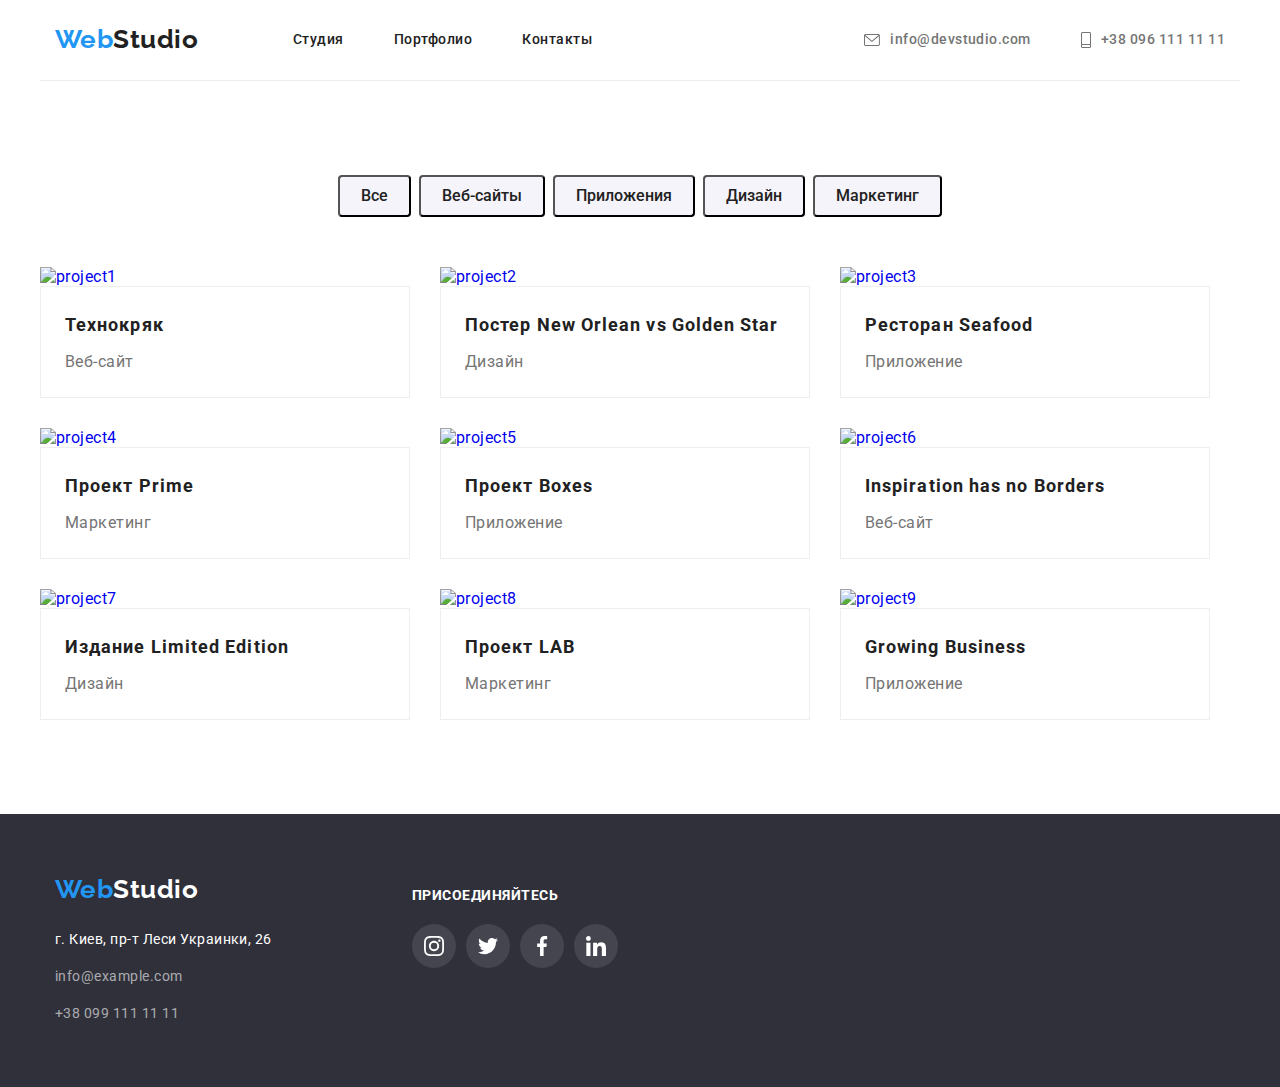
==== portfolio.html @ 5ccc34d5 "add svg, hover, focus" ====
<!DOCTYPE html>
<html lang="ru">

<head>
    <meta charset="UTF-8">
    <meta http-equiv="X-UA-Compatible" content="IE=edge">
    <meta name="viewport" content="width=device-width, initial-scale=1.0">
    <title>Портфолио</title>
    <link rel="stylesheet" href="css/styles.css">
    <link
        href="https://fonts.googleapis.com/css2?family=Raleway:wght@700&family=Roboto:wght@400;500;700;900&display=swap"
        rel="stylesheet">
</head>

<body>
    <!-- шапка -->
    <header class="bg-nav">
        <div class="container main-nav">
            <!-- навигация -->
            <a href="./index.html" class="logo-link"><span class="logo-web">Web</span>Studio</a>
    
    
            <nav class="site-nav ">
                <ul class="nav-list">
                    <li class="nav-item">
                        <a href="./index.html" class="nav-link">Студия </a>
                    </li>
                    <li class="nav-item">
                        <a href="./portfolio.html" class="nav-link">Портфолио</a>
                    </li>
                    <li class="nav-item">
                        <a href="./" class="nav-link">Контакты</a>
                    </li>
                </ul>
            </nav>
    
            <ul class="contact-list">
                <li class="contact-item">
                    <a href="mailto:info@devstudio.com" class="contact-link ">
                        <svg class="contact-icon" width="16" height="12">
                            <use href="./images/icons.svg#icon-envelope"></use>
                        </svg>
                        info@devstudio.com
                    </a>
                </li>
                <li class="contact-item">
                    <a href="tel:+380961111111" class="contact-link">
                        <svg class="contact-icon" width="10" height="16">
                            <use href="./images/icons.svg#icon-phone"></use>
                        </svg>
                        +38 096 111 11 11
                    </a>
                </li>
            </ul>
        </div>
    </header>


    <main>
        <section class="section">
            <div class="container-works">

                <!-- заголовок, который  будет скрыт с помощью CSS -->
                <h1 class="visually-hidden">Галерея работ</h1>

                <!-- фильтры -->
                <!-- заголовок, который  будет скрыт с помощью CSS -->
                <h2 class="visually-hidden">Наши работы</h2>

              <div class="buttons-nav">
                  <ul class="filters-list">
                      <li class="button-flex"><button type="button" class="filter-primary">Все</button></li>
                      <li class="button-flex"><button type="button" class="filter-primary">Веб-сайты</button></li>
                      <li class="button-flex"><button type="button" class="filter-primary">Приложения</button></li>
                      <li class="button-flex"><button type="button" class="filter-primary">Дизайн</button></li>
                      <li class="button-flex"><button type="button" class="filter-primary">Маркетинг</button></li>
                  </ul>
              </div>

              <ul class="work-list">
                  <li class="work-flex">
                      <a class="work-link" href="./">
                          <img class="work-img" src="./images/work-list/project1.jpg" alt="project1" width="370">
                          <div class="work-content">
                              <h2 class="work-title">Технокряк</h2>
                              <p class="work-text">Веб-сайт</p>
                          </div>
                      </a>
                 </li>
    
                 <li class="work-flex">
                     <a class="work-link" href="./">
                         <img class="work-img" src="./images/work-list/project2.jpg" alt="project2" width="370">
                         <div class="work-content">
                             <h2 class="work-title">Постер New Orlean vs Golden Star</h2>
                              <p class="work-text">Дизайн</p>
                         </div>
                     </a>
                 </li>
                 <li class="work-flex">
                     <a class="work-link" href="./">
                          <img class="work-img" src="./images/work-list/project3.jpg" alt="project3" width="370">
                          <div class="work-content">
                             <h2 class="work-title">Ресторан Seafood</h2>
                              <p class="work-text">Приложение</p>
                           </div>
                     </a>
                 </li>
                 <li class="work-flex">
                     <a class="work-link" href="./">
                         <img class="work-img" src="./images/work-list/project4.jpg" alt="project4" width="370">
                         <div class="work-content">
                             <h2 class="work-title">Проект Prime</h2>
                             <p class="work-text">Маркетинг</p>
                         </div>
                     </a>
                 </li>
                 <li class="work-flex">
                     <a class="work-link" href="./">
                         <img class="work-img" src="./images/work-list/project5.jpg" alt="project5" width="370">
                         <div class="work-content">
                              <h2 class="work-title">Проект Boxes</h2>
                              <p class="work-text">Приложение</p>
                         </div>
                      </a>
                 </li>
                 <li class="work-flex">
                     <a class="work-link" href="./">
                         <img class="work-img" src="./images/work-list/project6.jpg" alt="project6" width="370">
                         <div class="work-content">
                             <h2 class="work-title">Inspiration has no Borders</h2>
                              <p class="work-text">Веб-сайт</p>
                         </div>
                      </a>
                 </li>
                 <li class="work-flex">
                     <a class="work-link" href="./">
                         <img class="work-img" src="./images/work-list/project7.jpg" alt="project7" width="370">
                         <div class="work-content">
                             <h2 class="work-title">Издание Limited Edition</h2>
                             <p class="work-text">Дизайн</p>
                          </div>
                       </a>
                 </li>
                 <li class="work-flex">
                     <a class="work-link" href="./">
                         <img class="work-img" src="./images/work-list/project8.jpg" alt="project8" width="370">
                         <div class="work-content">
                             <h2 class="work-title">Проект LAB</h2>
                             <p class="work-text">Маркетинг</p>
                         </div>
                       </a>
                 </li>
                 <li class="work-flex">
                     <a class="work-link" href="./">
                         <img class="work-img" src="./images/work-list/project9.jpg" alt="project9" width="370">
                          <div class="work-content">
                             <h2 class="work-title">Growing Business</h2>
                             <p class="work-text">Приложение</p>
                          </div>
                     </a>    
                   </li>
               </ul>
           </div>
         </section>
     </main>

     <!-- подвал -->
     <footer class="adds-unit">
        <div class="footer-container">
            <div class="location">
                <a href="./index.html" class="logo-link"><span class="logo-web">Web</span><span
                        class="logo-studio">Studio</span>
                </a>
    
                <address>
                    <ul class="adds-list">
                         <li class="item">
                             <a href='https://goo.gl/maps/BAJuguoc85MBjUrx9' target="_blank" rel="noopener norefferrer"
                                class="location">
                                г. Киев, пр-т Леси Украинки, 26</a>
                         </li>
                         <li class="item">
                             <a href="mailto:info@example.com" class="link">info@example.com</a>
                         </li>
                         <li class="item">
                             <a href="tel:+380991111111" class="link">+38 099 111 11 11</a>
                         </li>
                     </ul>
                 </address>
             </div>
    
             <div class="followers">
                 <p class="followers-text">присоединяйтесь</p>
                 <ul class="socials-list">
                     <li class="socials-item">
                        <a href="./" class="socials-link" target="_blank" rel="noopener norefferrer">
                            <svg class="followers-icon" width="20" height="20">
                                <use href="./images/icons.svg#icon-instagram"></use>
                            </svg>
                        </a>
                     </li>
                     <li class="socials-item">
                        <a href="./" class="socials-link" target="_blank" rel="noopener norefferrer">
                            <svg class="followers-icon" width="20" height="20">
                                <use href="./images/icons.svg#icon-twitter"></use>
                            </svg>
                        </a>
                     </li>
                     <li class="socials-item">
                        <a href="./" class="socials-link" target="_blank" rel="noopener norefferrer">
                            <svg class="followers-icon" width="20" height="20">
                                <use href="./images/icons.svg#icon-facebook"></use>
                            </svg>
                        </a>
                     </li>
                     <li class="socials-item">
                         <a href="./" class="socials-link" target="_blank" rel="noopener norefferrer">
                            <svg class="followers-icon" width="20" height="20">
                                <use href="./images/icons.svg#icon-linkedin"></use>
                            </svg>
                         </a>
                     </li>
                 </ul>
             </div>
         </div>
     </footer>
    </body>
</html>
---- css/styles.css ----
html {
  box-sizing: border-box;
}

*,
*::before,
*::after {
  box-sizing: inherit;
}

body {
  box-sizing: inherit;
  font-family: 'Roboto', sans-serif;
  letter-spacing: 0.03em;
  margin: 0;

  color: var(--primary-text);
  background-color: var(--primary-white);
}

:root {
  --primary-text: #757575;
  --title-text: #212121;
  --accent: #2196f3;
  --primary-white: #ffffff;
  --primary-background: #2f303a;
  --secondary-background: #f5f4fa;
  --footer-accent: rgba(255, 255, 255, 60%);
  --header-border-color: #ececec;
  --card-border-color: #eeeeee;
  --icon-color: #afb1b8;
  --footerbg-icon-color: rgba(255, 255, 255, 0.1);
}

.container,
.container-hero,
.container-works {
  width: 1200px;
  padding-left: 15px;
  padding-right: 15px;

  margin-left: auto;
  margin-right: auto;
}

.container-hero {
  text-align: center;
}

.container-works {
  padding: 0;
}

.section {
  padding: 94px 0;
}

.visually-hidden {
  position: absolute !important;
  clip: rect(1px 1px 1px 1px);
  clip: rect(1px 1px 1px 1px);
  padding: 0 !important;
  border: 0 !important;
  height: 1px !important;
  width: 1px !important;
  overflow: hidden;
}

.nav-list,
.feature-list,
.gallery-list,
.team-list,
.contact-list,
.work-list,
.filters-list,
.socials-list,
.clients-list {
  list-style: none;
  display: inline-flex;
  margin: 0;
  padding: 0;
}

.gallery-img,
.team-image,
.work-img {
  display: block;
}

.clients-icon,
.link-icon {
  fill: var(--icon-color);
}

.bg-nav {
  background-color: var(--primary-white);
}
.main-nav {
  display: flex;
  align-items: center;
  border-bottom-width: 1px;
  border-bottom-style: solid;
  border-bottom-color: var(--header-border-color);
}

.nav-list {
  margin-left: 93px;
}

.nav-link {
  padding-top: 32px;
  padding-bottom: 32px;
}
.nav-list .nav-item:not(:last-child) {
  margin-right: 50px;
}

.contact-list .contact-item:not(:last-child) {
  margin-right: 50px;
}

.contact-icon {
  align-items: center;
  margin-right: 10px;
}
/* Логотип */

.logo-web {
  color: var(--accent);
}
.logo-studio {
  color: var(--primary-white);
}
.logo-link {
  color: var(--title-text);
  width: 145px;
}

.logo-link,
.logo-web,
.logo-studio {
  text-decoration: none;
  font-family: 'Raleway', sans-serif;

  font-weight: 700;
  font-size: 26px;
  line-height: 1.2;
  padding-top: 24px;
  padding-bottom: 24px;
}

/* Навигация */
.site-nav .nav-link {
  display: block;
  text-decoration: none;
  color: var(--title-text);

  font-weight: 500;
  font-size: 14px;
  line-height: 1.14;
}

.site-nav .nav-link:hover,
.site-nav .nav-link:focus {
  color: var(--accent);
}

/*Карточки */

.feature-flex,
.team-flex {
  width: 270px;
}

.team-flex {
  text-align: center;
  border-radius: 0px 0px 4px 4px;
  box-shadow: 0px 1px 3px rgba(0, 0, 0, 0.12), 0px 1px 1px rgba(0, 0, 0, 0.14),
    0px 2px 1px rgba(0, 0, 0, 0.2);
}

.feature-flex:not(:last-child),
.team-flex:not(:last-child),
.gallery-flex:not(:last-child) {
  margin-right: 30px;
}

.work-flex,
.gallery-flex {
  width: 370px;
}
.work-flex {
  margin-right: 30px;
  margin-bottom: 30px;
}

.work-flex:nth-child(3n) {
  margin-right: 0;
}

.work-flex:nth-last-child(-n + 3) {
  margin-bottom: 0;
}
.work-flex:hover {
  box-shadow: 0px 1px 1px rgba(0, 0, 0, 0.12), 0px 4px 4px rgba(0, 0, 0, 0.06),
    1px 4px 6px rgba(0, 0, 0, 0.16);
}

/* Контакты в шапке */

.contact-list .contact-link {
  text-decoration: none;
  color: var(--primary-text);
  padding-top: 32px;
  padding-bottom: 32px;

  font-weight: 500;
  font-size: 14px;
  line-height: 1.14;
}
.contact-list {
  margin-left: auto;
}
.contact-link {
  display: flex;
  align-items: center;
}

.contact-link:hover,
.contact-link:focus {
  color: var(--accent);
}

.contact-link:hover .contact-icon,
.contact-link:focus .contact-icon {
  stroke: var(--accent);
}

/* стр.Студия/ Hero */
.section-hero {
  padding: 200px 0;
  background-color: var(--primary-background);
  height: 600px;
  max-width: 1600px;
  margin-left: auto;
  margin-right: auto;
  background-image: linear-gradient(
      to right,
      rgba(47, 48, 58, 0.4),
      rgba(47, 48, 58, 0.4)
    ),
    url('../images/hero/Img.jpg');
  background-size: cover;
  background-position: center;
}

.content-hero {
  max-width: 696px;
  margin-left: auto;
  margin-right: auto;
}
.hero-title {
  color: var(--primary-white);
  font-weight: 900;
  font-size: 44px;
  line-height: 1.36;
  text-align: center;
  letter-spacing: 0.06em;
  text-transform: uppercase;

  margin-top: 0;
  margin-bottom: 30px;
}

/*  Все заголовки  h2 */

.unit-title {
  color: var(--title-text);

  font-weight: 700;
  font-size: 36px;
  line-height: 1.17;
  text-align: center;

  margin-top: 0;
  margin-bottom: 50px;
}

/*стр.Студия/ Особенности */

.feature-title {
  color: var(--title-text);
  font-weight: 700;
  font-size: 14px;
  line-height: 1.14;
  text-transform: uppercase;

  margin-top: 0;
  margin-bottom: 0;
  padding-bottom: 10px;
}

.feature-text {
  font-size: 14px;
  line-height: 1.7;

  margin-top: 0;
  margin-bottom: 0;
  padding-bottom: 6px;
}

.feature-svg {
  background-color: var(--secondary-background);
  display: flex;
  justify-content: center;
  align-items: center;
  width: 270px;
  height: 120px;
  margin-bottom: 30px;
  border-radius: 4px;
}

/* стр.Студия/ Команда */
.team {
  background-color: var(--secondary-background);
}

.team-title {
  color: var(--title-text);
  font-weight: 500;
  font-size: 16px;
  line-height: 1.18;

  margin-top: 0;
  margin-bottom: 0;
  padding-bottom: 10px;
}

.team-text {
  font-size: 16px;
  line-height: 1.19;

  margin-top: 0;
  margin-bottom: 0;
  padding-bottom: 16px;
  color: var(--primary-text);
}

.team-content {
  padding-top: 30px;
  padding-bottom: 30px;
}

.socials-item {
  width: 44px;
  height: 44px;
}
.socials-item:not(:last-child) {
  margin-right: 10px;
}
.socials-link,
.clients-link,
.followers-link {
  display: flex;
  justify-content: center;
  align-items: center;
  width: 100%;
  height: 100%;
  border-radius: 50%;
}
.socials-link:hover .link-icon,
.socials-link:focus .link-icon {
  fill: var(--primary-white);
}
.socials-link:hover,
.socials-link:focus {
  background-color: var(--accent);
}

/* стр.Студия/ Постоянные клиенты */

.clients-item {
  width: 170px;
  height: 90px;
  border: 1px solid var(--icon-color);
  box-sizing: border-box;
  border-radius: 4px;
}

.clients-item:not(:last-child) {
  margin-right: 30px;
}

.clients-link:hover .clients-icon,
.clients-link:focus .clients-icon {
  fill: var(--accent);
}

/* стр.Портфолио/фильтры-кнопки */

.buttons-nav {
  margin-left: auto;
  margin-right: auto;
  margin-bottom: 34px;
  padding-bottom: 16px;
  text-align: center;
  width: 611px;
  border-color: grey;
}
.filters-list {
  padding-inline-start: 0;
}

.filters-list:not(:last-child) {
  margin-right: 8px;
}

.button-flex:not(:last-child) {
  margin-right: 8px;
}

.filter-primary {
  color: var(--title-text);
  background-color: var(--secondary-background);
  font-family: 'Roboto', sans-serif;
  font-weight: 500;
  font-size: 16px;
  line-height: 1.62;
  border-radius: 4px;
  padding: 6px 21px;
}

.filter-primary:hover,
.filter-primary:focus {
  color: var(--primary-white);
  background-color: var(--accent);

  box-shadow: 0px 3px 1px rgba(0, 0, 0, 0.1), 0px 1px 2px rgba(0, 0, 0, 0.08),
    0px 2px 2px rgba(0, 0, 0, 0.12);
}

.filter-secondary {
  color: var(--primary-white);
  background-color: var(--accent);
  font-family: 'Roboto', sans-serif;
  font-weight: 700;
  font-size: 16px;
  line-height: 1.88;

  text-align: center;
  letter-spacing: 0.06em;
  padding: 10px 32px;

  border-top-width: 1px;
  border-bottom-width: 1px;
}

/* стр.Портфолио/галерея работ */

.work-list {
  flex-wrap: wrap;
}

.work-link {
  text-decoration: none;
}
.work-title {
  color: var(--title-text);
  font-weight: 700;
  font-size: 18px;
  line-height: 2;
  letter-spacing: 0.06em;

  margin-top: 0;
  margin-bottom: 0;
  padding-bottom: 4px;
}

.work-text {
  color: var(--primary-text);
  font-size: 16px;
  line-height: 1.88;

  margin-top: 0;
  margin-bottom: 0;
}

.work-content {
  padding: 20px 24px;
  background-color: var(--primary-white);
  border: 1px solid var(--card-border-color);
}

/* Адрес в подвале */

.adds-unit,
.adds-list {
  background-color: var(--primary-background);
  list-style: none;
  margin-top: 0;
  margin-bottom: 0;
  padding-left: 0;
}

.adds-unit {
  padding-top: 60px;
  padding-bottom: 60px;
}

.adds-list {
  padding-top: 20px;
}

.adds-list .location {
  color: var(--primary-white);
}
.adds-list .link {
  color: var(--footer-accent);
}

.adds-list :hover,
.adds-list :focus {
  color: var(--accent);
}

.adds-list .link,
.adds-list .location {
  text-decoration: none;
  font-style: normal;
  font-size: 14px;
  line-height: 2;
}

.adds-list .item:not(:last-child) {
  padding-bottom: 9px;
}

.followers-text {
  text-transform: uppercase;
  color: var(--primary-white);
  font-weight: 700;
  font-size: 14px;
  line-height: 1.14;
  margin-bottom: 20px;
}

.footer-container {
  width: 1200px;
  padding-left: 15px;
  padding-right: 15px;

  margin-left: auto;
  margin-right: auto;
  display: flex;
}

.location {
  margin-right: 70px;
}

.followers-icon {
  fill: var(--primary-white);
}
.followers .socials-link {
  background-color: var(--footerbg-icon-color);
}
.followers .socials-link:hover,
.followers .socials-link:focus {
  background-color: var(--accent);
  border: 1px solid var(--accent);
}
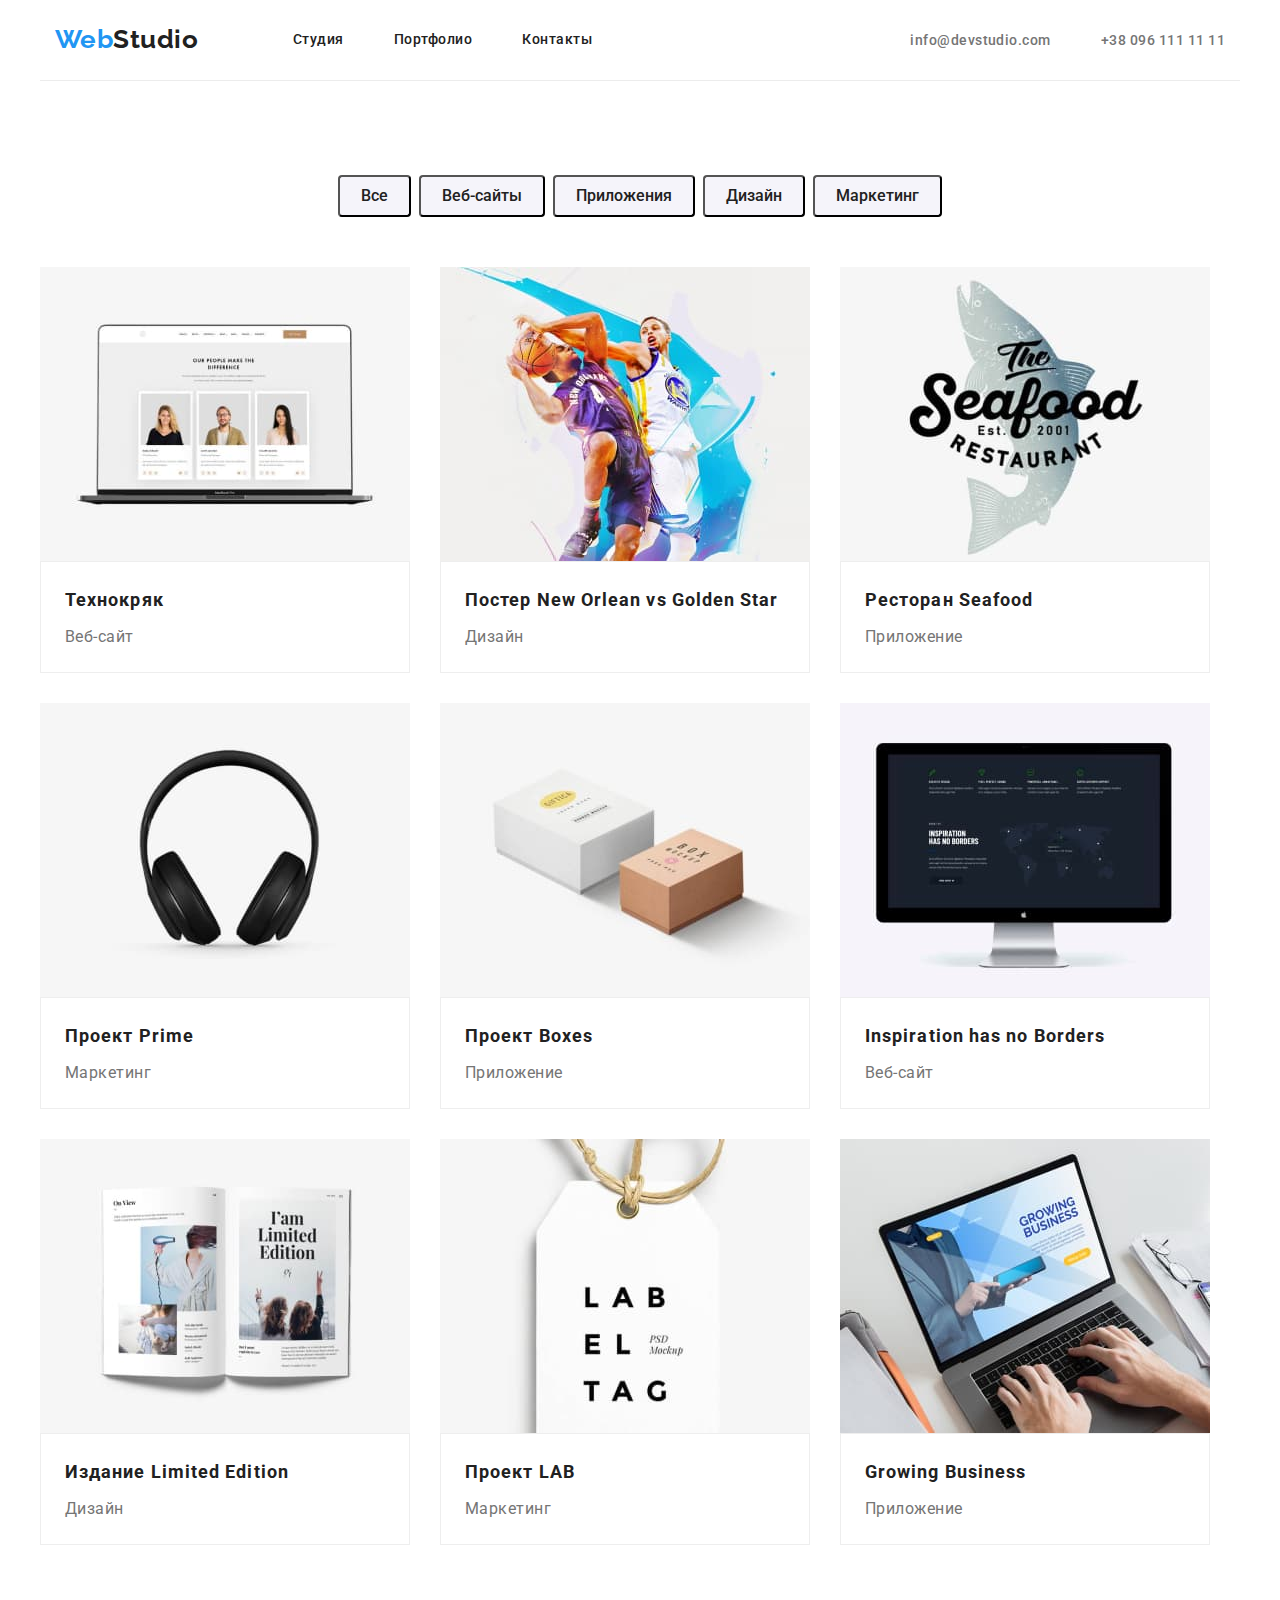
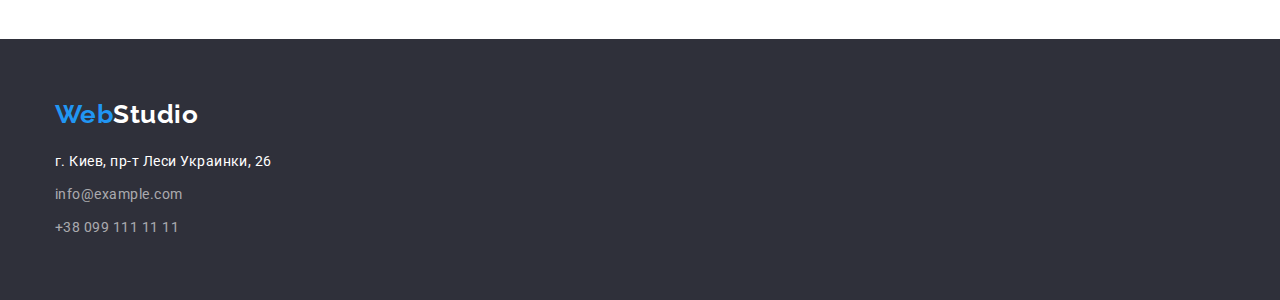
==== commit e5c5db09: "Initial commit" ====
--- a/portfolio.html
+++ b/portfolio.html
@@ -22,39 +22,18 @@
     
             <nav class="site-nav ">
                 <ul class="nav-list">
-                    <li class="nav-item">
-                        <a href="./index.html" class="nav-link">Студия </a>
-                    </li>
-                    <li class="nav-item">
-                        <a href="./portfolio.html" class="nav-link">Портфолио</a>
-                    </li>
-                    <li class="nav-item">
-                        <a href="./" class="nav-link">Контакты</a>
-                    </li>
+                    <li class="nav-item"><a href="./index.html" class="nav-link">Студия</a></li>
+                    <li class="nav-item"><a href="./portfolio.html" class="nav-link">Портфолио</a></li>
+                    <li class="nav-item"><a href="./" class="nav-link">Контакты</a></li>
                 </ul>
             </nav>
     
             <ul class="contact-list">
-                <li class="contact-item">
-                    <a href="mailto:info@devstudio.com" class="contact-link ">
-                        <svg class="contact-icon" width="16" height="12">
-                            <use href="./images/icons.svg#icon-envelope"></use>
-                        </svg>
-                        info@devstudio.com
-                    </a>
-                </li>
-                <li class="contact-item">
-                    <a href="tel:+380961111111" class="contact-link">
-                        <svg class="contact-icon" width="10" height="16">
-                            <use href="./images/icons.svg#icon-phone"></use>
-                        </svg>
-                        +38 096 111 11 11
-                    </a>
-                </li>
+                <li class="contact-item"><a href="mailto:info@devstudio.com" class="link">info@devstudio.com</a></li>
+                <li class="contact-item"><a href="tel:+380961111111" class="link">+38 096 111 11 11</a></li>
             </ul>
         </div>
     </header>
-
 
     <main>
         <section class="section">
@@ -79,151 +58,104 @@
 
               <ul class="work-list">
                   <li class="work-flex">
-                      <a class="work-link" href="./">
-                          <img class="work-img" src="./images/work-list/project1.jpg" alt="project1" width="370">
-                          <div class="work-content">
-                              <h2 class="work-title">Технокряк</h2>
-                              <p class="work-text">Веб-сайт</p>
-                          </div>
-                      </a>
+                       <img class="work-img" src="./images/work-list/project1.jpg" alt="project1" width="370">
+                      <div class="work-content">
+                          <h2 class="work-title">Технокряк</h2>
+                           <p class="work-text">Веб-сайт</p>
+                      </div>
                  </li>
     
                  <li class="work-flex">
-                     <a class="work-link" href="./">
-                         <img class="work-img" src="./images/work-list/project2.jpg" alt="project2" width="370">
-                         <div class="work-content">
-                             <h2 class="work-title">Постер New Orlean vs Golden Star</h2>
-                              <p class="work-text">Дизайн</p>
-                         </div>
-                     </a>
+                     <img class="work-img" src="./images/work-list/project2.jpg" alt="project2" width="370">
+                     <div class="work-content">
+                           <h2 class="work-title">Постер New Orlean vs Golden Star</h2>
+                           <p class="work-text">Дизайн</p>
+                     </div>
                  </li>
                  <li class="work-flex">
-                     <a class="work-link" href="./">
-                          <img class="work-img" src="./images/work-list/project3.jpg" alt="project3" width="370">
-                          <div class="work-content">
-                             <h2 class="work-title">Ресторан Seafood</h2>
-                              <p class="work-text">Приложение</p>
-                           </div>
-                     </a>
+                       <img class="work-img" src="./images/work-list/project3.jpg" alt="project3" width="370">
+                       <div class="work-content">
+                          <h2 class="work-title">Ресторан Seafood</h2>
+                          <p class="work-text">Приложение</p>
+                       </div>
+                 </li>
+                     
+                    
+                 <li class="work-flex">
+                     <img class="work-img" src="./images/work-list/project4.jpg" alt="project4" width="370">
+                     <div class="work-content">
+                         <h2 class="work-title">Проект Prime</h2>
+                         <p class="work-text">Маркетинг</p>
+                     </div>
                  </li>
                  <li class="work-flex">
-                     <a class="work-link" href="./">
-                         <img class="work-img" src="./images/work-list/project4.jpg" alt="project4" width="370">
-                         <div class="work-content">
-                             <h2 class="work-title">Проект Prime</h2>
-                             <p class="work-text">Маркетинг</p>
-                         </div>
-                     </a>
+                      <img class="work-img" src="./images/work-list/project5.jpg" alt="project5" width="370">
+                      <div class="work-content">
+                          <h2 class="work-title">Проект Boxes</h2>
+                          <p class="work-text">Приложение</p>
+                      </div>
                  </li>
-                 <li class="work-flex">
-                     <a class="work-link" href="./">
-                         <img class="work-img" src="./images/work-list/project5.jpg" alt="project5" width="370">
-                         <div class="work-content">
-                              <h2 class="work-title">Проект Boxes</h2>
-                              <p class="work-text">Приложение</p>
-                         </div>
-                      </a>
+             
+                  <li>
+                     <img class="work-img" src="./images/work-list/project6.jpg" alt="project6" width="370">
+                      <div class="work-content">
+                          <h2 class="work-title">Inspiration has no Borders</h2>
+                          <p class="work-text">Веб-сайт</p>
+                      </div>
                  </li>
-                 <li class="work-flex">
-                     <a class="work-link" href="./">
-                         <img class="work-img" src="./images/work-list/project6.jpg" alt="project6" width="370">
-                         <div class="work-content">
-                             <h2 class="work-title">Inspiration has no Borders</h2>
-                              <p class="work-text">Веб-сайт</p>
-                         </div>
-                      </a>
-                 </li>
-                 <li class="work-flex">
-                     <a class="work-link" href="./">
-                         <img class="work-img" src="./images/work-list/project7.jpg" alt="project7" width="370">
-                         <div class="work-content">
-                             <h2 class="work-title">Издание Limited Edition</h2>
-                             <p class="work-text">Дизайн</p>
-                          </div>
-                       </a>
-                 </li>
-                 <li class="work-flex">
-                     <a class="work-link" href="./">
-                         <img class="work-img" src="./images/work-list/project8.jpg" alt="project8" width="370">
-                         <div class="work-content">
-                             <h2 class="work-title">Проект LAB</h2>
-                             <p class="work-text">Маркетинг</p>
-                         </div>
-                       </a>
-                 </li>
-                 <li class="work-flex">
-                     <a class="work-link" href="./">
-                         <img class="work-img" src="./images/work-list/project9.jpg" alt="project9" width="370">
-                          <div class="work-content">
-                             <h2 class="work-title">Growing Business</h2>
-                             <p class="work-text">Приложение</p>
-                          </div>
-                     </a>    
+    
+                  <li class="work-flex">
+                        <img class="work-img" src="./images/work-list/project7.jpg" alt="project7" width="370">
+                       <div class="work-content">
+                            <h2 class="work-title">Издание Limited Edition</h2>
+                            <p class="work-text">Дизайн</p>
+                       </div>
+                  </li>
+                      
+                   <li class="work-flex">
+                       <img class="work-img" src="./images/work-list/project8.jpg" alt="project8" width="370">
+                       <div class="work-content">
+                          <h2 class="work-title">Проект LAB</h2>
+                          <p class="work-text">Маркетинг</p>
+                       </div>
                    </li>
-               </ul>
+             
+                   <li>
+                       <img class="work-img" src="./images/work-list/project9.jpg" alt="project9" width="370">
+                       <div class="work-content">
+                           <h2 class="work-title">Growing Business</h2>
+                           <p class="work-text">Приложение</p>
+                       </div>
+                   </li>
+                    
+                </ul>
            </div>
          </section>
      </main>
 
      <!-- подвал -->
      <footer class="adds-unit">
-        <div class="footer-container">
-            <div class="location">
-                <a href="./index.html" class="logo-link"><span class="logo-web">Web</span><span
-                        class="logo-studio">Studio</span>
-                </a>
+          <div class="container">
+             <a href="./index.html" class="logo-link"><span class="logo-web">Web</span><span
+                    class="logo-studio">Studio</span>
+             </a>
     
-                <address>
-                    <ul class="adds-list">
-                         <li class="item">
-                             <a href='https://goo.gl/maps/BAJuguoc85MBjUrx9' target="_blank" rel="noopener norefferrer"
-                                class="location">
-                                г. Киев, пр-т Леси Украинки, 26</a>
-                         </li>
-                         <li class="item">
-                             <a href="mailto:info@example.com" class="link">info@example.com</a>
-                         </li>
-                         <li class="item">
-                             <a href="tel:+380991111111" class="link">+38 099 111 11 11</a>
-                         </li>
-                     </ul>
-                 </address>
-             </div>
-    
-             <div class="followers">
-                 <p class="followers-text">присоединяйтесь</p>
-                 <ul class="socials-list">
-                     <li class="socials-item">
-                        <a href="./" class="socials-link" target="_blank" rel="noopener norefferrer">
-                            <svg class="followers-icon" width="20" height="20">
-                                <use href="./images/icons.svg#icon-instagram"></use>
-                            </svg>
-                        </a>
+             <address>
+                 <ul class="adds-list">
+                     <li class="item">
+                         <a href="https://goo.gl/maps/RJAmtMeQY9G2cBEC8" target="_blank" rel="noopener norefferrer"
+                            class="location">г.
+                            Киев, пр-т Леси Украинки, 26</a>
                      </li>
-                     <li class="socials-item">
-                        <a href="./" class="socials-link" target="_blank" rel="noopener norefferrer">
-                            <svg class="followers-icon" width="20" height="20">
-                                <use href="./images/icons.svg#icon-twitter"></use>
-                            </svg>
-                        </a>
+                     <li class="item">
+                         <a href="mailto:info@example.com" class="link">info@example.com</a>
                      </li>
-                     <li class="socials-item">
-                        <a href="./" class="socials-link" target="_blank" rel="noopener norefferrer">
-                            <svg class="followers-icon" width="20" height="20">
-                                <use href="./images/icons.svg#icon-facebook"></use>
-                            </svg>
-                        </a>
-                     </li>
-                     <li class="socials-item">
-                         <a href="./" class="socials-link" target="_blank" rel="noopener norefferrer">
-                            <svg class="followers-icon" width="20" height="20">
-                                <use href="./images/icons.svg#icon-linkedin"></use>
-                            </svg>
-                         </a>
-                     </li>
+                     <li class="item">
+                         <a href="tel:+380991111111" class="link">+38 099 111 11 11</a>
+                    </li>
                  </ul>
-             </div>
-         </div>
-     </footer>
-    </body>
+              </address>
+          </div>
+      </footer>
+   </body>
 </html>--- a/css/styles.css
+++ b/css/styles.css
@@ -28,8 +28,6 @@
   --footer-accent: rgba(255, 255, 255, 60%);
   --header-border-color: #ececec;
   --card-border-color: #eeeeee;
-  --icon-color: #afb1b8;
-  --footerbg-icon-color: rgba(255, 255, 255, 0.1);
 }
 
 .container,
@@ -72,9 +70,7 @@
 .team-list,
 .contact-list,
 .work-list,
-.filters-list,
-.socials-list,
-.clients-list {
+.filters-list {
   list-style: none;
   display: inline-flex;
   margin: 0;
@@ -85,11 +81,6 @@
 .team-image,
 .work-img {
   display: block;
-}
-
-.clients-icon,
-.link-icon {
-  fill: var(--icon-color);
 }
 
 .bg-nav {
@@ -119,10 +110,6 @@
   margin-right: 50px;
 }
 
-.contact-icon {
-  align-items: center;
-  margin-right: 10px;
-}
 /* Логотип */
 
 .logo-web {
@@ -145,8 +132,6 @@
   font-weight: 700;
   font-size: 26px;
   line-height: 1.2;
-  padding-top: 24px;
-  padding-bottom: 24px;
 }
 
 /* Навигация */
@@ -172,13 +157,6 @@
   width: 270px;
 }
 
-.team-flex {
-  text-align: center;
-  border-radius: 0px 0px 4px 4px;
-  box-shadow: 0px 1px 3px rgba(0, 0, 0, 0.12), 0px 1px 1px rgba(0, 0, 0, 0.14),
-    0px 2px 1px rgba(0, 0, 0, 0.2);
-}
-
 .feature-flex:not(:last-child),
 .team-flex:not(:last-child),
 .gallery-flex:not(:last-child) {
@@ -201,14 +179,10 @@
 .work-flex:nth-last-child(-n + 3) {
   margin-bottom: 0;
 }
-.work-flex:hover {
-  box-shadow: 0px 1px 1px rgba(0, 0, 0, 0.12), 0px 4px 4px rgba(0, 0, 0, 0.06),
-    1px 4px 6px rgba(0, 0, 0, 0.16);
-}
 
 /* Контакты в шапке */
 
-.contact-list .contact-link {
+.contact-list .link {
   text-decoration: none;
   color: var(--primary-text);
   padding-top: 32px;
@@ -221,37 +195,16 @@
 .contact-list {
   margin-left: auto;
 }
-.contact-link {
-  display: flex;
-  align-items: center;
-}
-
-.contact-link:hover,
-.contact-link:focus {
+
+.contact-list .link:hover,
+.contact-list .link:focus {
   color: var(--accent);
-}
-
-.contact-link:hover .contact-icon,
-.contact-link:focus .contact-icon {
-  stroke: var(--accent);
 }
 
 /* стр.Студия/ Hero */
 .section-hero {
   padding: 200px 0;
   background-color: var(--primary-background);
-  height: 600px;
-  max-width: 1600px;
-  margin-left: auto;
-  margin-right: auto;
-  background-image: linear-gradient(
-      to right,
-      rgba(47, 48, 58, 0.4),
-      rgba(47, 48, 58, 0.4)
-    ),
-    url('../images/hero/Img.jpg');
-  background-size: cover;
-  background-position: center;
 }
 
 .content-hero {
@@ -261,6 +214,7 @@
 }
 .hero-title {
   color: var(--primary-white);
+  background-color: var(--primary-background);
   font-weight: 900;
   font-size: 44px;
   line-height: 1.36;
@@ -309,27 +263,14 @@
   padding-bottom: 6px;
 }
 
-.feature-svg {
-  background-color: var(--secondary-background);
-  display: flex;
-  justify-content: center;
-  align-items: center;
-  width: 270px;
-  height: 120px;
-  margin-bottom: 30px;
-  border-radius: 4px;
-}
-
 /* стр.Студия/ Команда */
-.team {
-  background-color: var(--secondary-background);
-}
 
 .team-title {
   color: var(--title-text);
   font-weight: 500;
   font-size: 16px;
   line-height: 1.18;
+  text-align: center;
 
   margin-top: 0;
   margin-bottom: 0;
@@ -339,61 +280,16 @@
 .team-text {
   font-size: 16px;
   line-height: 1.19;
-
-  margin-top: 0;
-  margin-bottom: 0;
-  padding-bottom: 16px;
-  color: var(--primary-text);
+  text-align: center;
+
+  margin-top: 0;
+  margin-bottom: 0;
+  color: var(--title-text);
 }
 
 .team-content {
   padding-top: 30px;
   padding-bottom: 30px;
-}
-
-.socials-item {
-  width: 44px;
-  height: 44px;
-}
-.socials-item:not(:last-child) {
-  margin-right: 10px;
-}
-.socials-link,
-.clients-link,
-.followers-link {
-  display: flex;
-  justify-content: center;
-  align-items: center;
-  width: 100%;
-  height: 100%;
-  border-radius: 50%;
-}
-.socials-link:hover .link-icon,
-.socials-link:focus .link-icon {
-  fill: var(--primary-white);
-}
-.socials-link:hover,
-.socials-link:focus {
-  background-color: var(--accent);
-}
-
-/* стр.Студия/ Постоянные клиенты */
-
-.clients-item {
-  width: 170px;
-  height: 90px;
-  border: 1px solid var(--icon-color);
-  box-sizing: border-box;
-  border-radius: 4px;
-}
-
-.clients-item:not(:last-child) {
-  margin-right: 30px;
-}
-
-.clients-link:hover .clients-icon,
-.clients-link:focus .clients-icon {
-  fill: var(--accent);
 }
 
 /* стр.Портфолио/фильтры-кнопки */
@@ -434,9 +330,6 @@
 .filter-primary:focus {
   color: var(--primary-white);
   background-color: var(--accent);
-
-  box-shadow: 0px 3px 1px rgba(0, 0, 0, 0.1), 0px 1px 2px rgba(0, 0, 0, 0.08),
-    0px 2px 2px rgba(0, 0, 0, 0.12);
 }
 
 .filter-secondary {
@@ -455,15 +348,12 @@
   border-bottom-width: 1px;
 }
 
-/* стр.Портфолио/галерея работ */
+/* стр.Студия/галерея работ */
 
 .work-list {
   flex-wrap: wrap;
 }
 
-.work-link {
-  text-decoration: none;
-}
 .work-title {
   color: var(--title-text);
   font-weight: 700;
@@ -477,7 +367,6 @@
 }
 
 .work-text {
-  color: var(--primary-text);
   font-size: 16px;
   line-height: 1.88;
 
@@ -528,44 +417,9 @@
   text-decoration: none;
   font-style: normal;
   font-size: 14px;
-  line-height: 2;
+  line-height: 1.71;
 }
 
 .adds-list .item:not(:last-child) {
   padding-bottom: 9px;
 }
-
-.followers-text {
-  text-transform: uppercase;
-  color: var(--primary-white);
-  font-weight: 700;
-  font-size: 14px;
-  line-height: 1.14;
-  margin-bottom: 20px;
-}
-
-.footer-container {
-  width: 1200px;
-  padding-left: 15px;
-  padding-right: 15px;
-
-  margin-left: auto;
-  margin-right: auto;
-  display: flex;
-}
-
-.location {
-  margin-right: 70px;
-}
-
-.followers-icon {
-  fill: var(--primary-white);
-}
-.followers .socials-link {
-  background-color: var(--footerbg-icon-color);
-}
-.followers .socials-link:hover,
-.followers .socials-link:focus {
-  background-color: var(--accent);
-  border: 1px solid var(--accent);
-}
